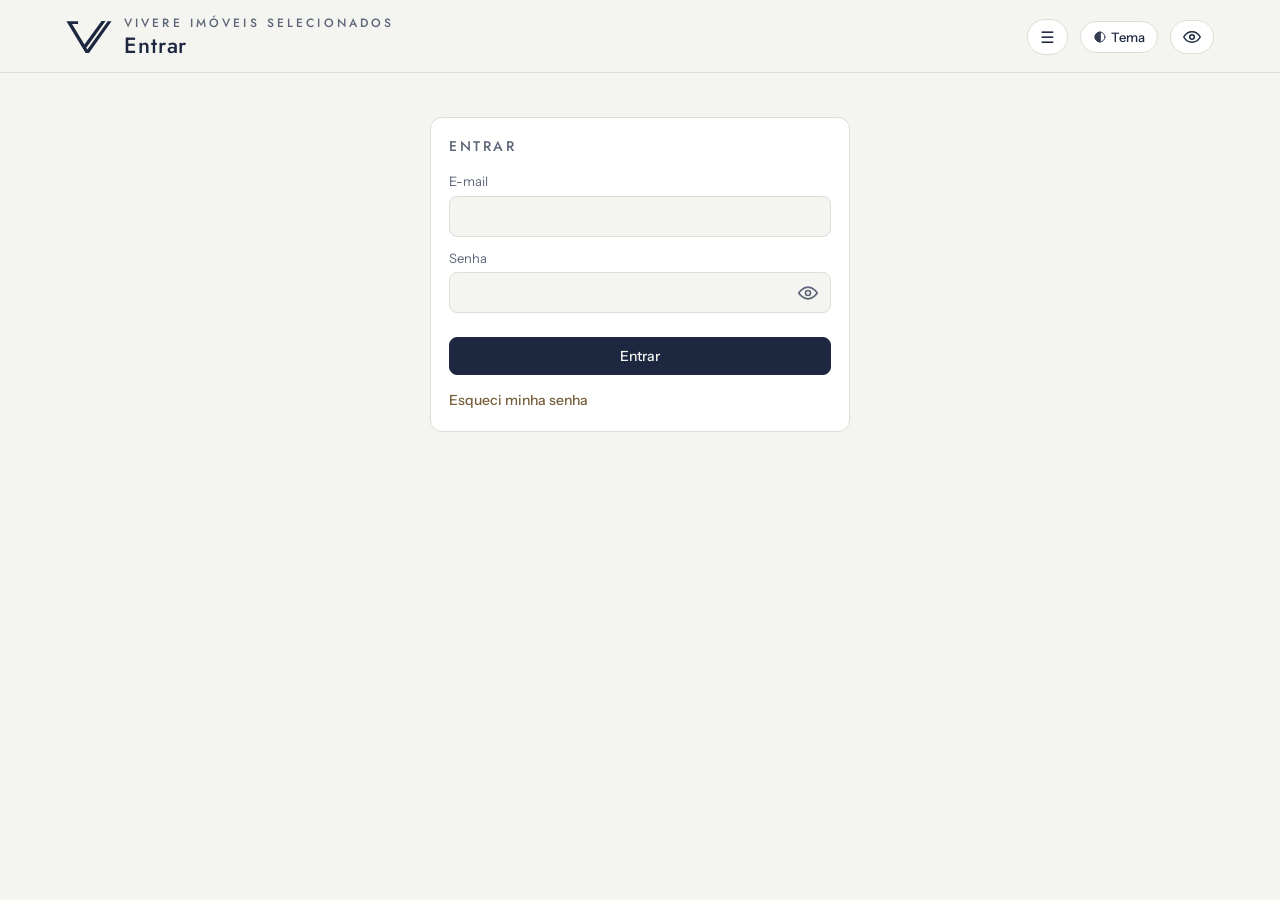
==== index.html @ 4064bd51 "Tarefas ganha a sub-aba Pendências e Prazos da Vivere vai para o fim do Início - Tarefas com sub-aba" ====
<!doctype html>
<html lang="pt-BR">
<head>
<meta charset="utf-8">
<meta name="viewport" content="width=device-width,initial-scale=1,viewport-fit=cover">
<meta name="referrer" content="no-referrer">
<meta http-equiv="Content-Security-Policy" content="default-src 'self'; script-src 'self'; style-src 'self' 'unsafe-inline'; font-src 'self'; img-src 'self' data: https://jucnlzznbwjthlqqgdlz.supabase.co https://www.viverenapraia.com.br; connect-src https://jucnlzznbwjthlqqgdlz.supabase.co wss://jucnlzznbwjthlqqgdlz.supabase.co; base-uri 'none'; form-action 'none'">
<meta name="robots" content="noindex,nofollow">
<title>Vivere · App</title>
<link rel="icon" href="selo.png">
<link rel="preload" as="font" type="font/woff2" href="fontes/jost-latin-wght.woff2" crossorigin>
<link rel="preload" as="font" type="font/woff2" href="fontes/instrument-sans-latin-wght.woff2" crossorigin>
<link rel="stylesheet" href="fontes/fontes.css?v=bc6aaa42">
<link rel="stylesheet" href="app.css?v=91f31e13">
<link rel="stylesheet" href="entrada.css?v=b64089fa">
<link rel="preload" as="script" href="vendor/supabase-2.45.4.js?v=8596965f"> <!-- preload -->
<link rel="preload" as="script" href="icones.js?v=6abf6ca6"> <!-- preload -->
<link rel="preload" as="script" href="acaptar.js?v=45885316"> <!-- preload -->
<link rel="preload" as="script" href="semresp.js?v=bfcea301"> <!-- preload -->
<link rel="preload" as="script" href="destaques.js?v=7664873c"> <!-- preload -->
<link rel="preload" as="script" href="acm.js?v=cebaa776"> <!-- preload -->
<link rel="preload" as="script" href="senha.js?v=126ac057"> <!-- preload -->
<link rel="preload" as="script" href="acessos.js?v=9f09b315"> <!-- preload -->
<link rel="preload" as="script" href="app.js?v=38da2e38"> <!-- preload -->
<link rel="preload" as="script" href="menu-lateral.js?v=a6025f3b"> <!-- preload -->
<link rel="preload" as="script" href="entrada.js?v=8babe3c2"> <!-- preload -->
<link rel="preload" as="script" href="densidade.js?v=174e274d"> <!-- preload -->
</head>
<body>
<header class="topo">
  <div class="wrap">
    <div class="marca">
      <span class="selo" role="img" aria-label="Vivere Imóveis Selecionados"></span>
      <div class="bloco">
        <h1>Vivere Imóveis Selecionados</h1>
        <p class="nome" id="titulo">Entrar</p>
      </div>
      <button class="btn-tema" id="btnTema" type="button" aria-label="Alternar tema claro ou escuro">◐ Tema</button>
      <button class="btn-tema btn-privado" id="btnPrivado" type="button" aria-pressed="false" title="Ocultar e-mails e dados sensíveis" aria-label="Ocultar e-mails e dados sensíveis">
        <svg class="olho-aberto" viewBox="0 0 24 24" fill="none" stroke="currentColor" stroke-width="2" stroke-linecap="round" stroke-linejoin="round"><path d="M1 12s4-7 11-7 11 7 11 7-4 7-11 7S1 12 1 12z"/><circle cx="12" cy="12" r="3"/></svg>
        <svg class="olho-fechado" viewBox="0 0 24 24" fill="none" stroke="currentColor" stroke-width="2" stroke-linecap="round" stroke-linejoin="round"><path d="M17.94 17.94A10.1 10.1 0 0 1 12 19c-7 0-11-7-11-7a18.5 18.5 0 0 1 5.06-5.94"/><path d="M9.9 4.24A9.1 9.1 0 0 1 12 4c7 0 11 7 11 7a18.6 18.6 0 0 1-2.16 3.19"/><path d="M14.12 14.12a3 3 0 1 1-4.24-4.24"/><line x1="1" y1="1" x2="23" y2="23"/></svg>
      </button>
    </div>
    <nav class="abas" id="abas" role="tablist" hidden></nav>
  </div>
</header>

<main class="wrap" id="conteudo">
  <div class="vazio">Carregando…</div>
</main>

<div id="toast" class="toast" role="status" aria-live="polite" hidden></div>

<script src="vendor/supabase-2.45.4.js?v=8596965f"></script>
<script src="icones.js?v=6abf6ca6"></script>
<script src="acaptar.js?v=45885316" charset="utf-8"></script>
<script src="semresp.js?v=bfcea301" charset="utf-8"></script>
<script src="destaques.js?v=7664873c"></script>
<script src="acm.js?v=cebaa776" charset="utf-8"></script>
<script src="senha.js?v=126ac057" charset="utf-8"></script>
<script src="acessos.js?v=9f09b315" charset="utf-8"></script>
<script src="app.js?v=38da2e38"></script>
<script src="menu-lateral.js?v=a6025f3b" data-encaminha></script>
<script src="entrada.js?v=8babe3c2"></script>
<script src="densidade.js?v=174e274d"></script>
</body>
</html>
---- fontes/fontes.css ----
/* Fontes da Vivere hospedadas no próprio app (22/11/2026, trocas-redesenho-f1): Jost e Instrument Sans, variáveis, só latim
   (cobre o português), licença OFL (arquivos LICENCA-*.txt). Sem ida ao Google: menos duas origens e nenhum CSS bloqueante de fora. */
@font-face{font-family:"Jost";font-style:normal;font-weight:100 900;font-display:swap;src:url(jost-latin-wght.woff2) format("woff2")}
@font-face{font-family:"Instrument Sans";font-style:normal;font-weight:400 700;font-display:swap;src:url(instrument-sans-latin-wght.woff2) format("woff2")}
---- app.css ----
/* Visual da família VIS (PAINEL DO CORRETOR / HUB VIVERE). */
:root{--bg:#f4f5f0;--panel:#fff;--ink:#1d2840;--muted:#5d6678;--line:#dcdfd5;--brass:#765f3c;
  --ok:#276a49;--ok-bg:#e3f0e8;--bad:#b0402e;--bad-bg:#f6e2dc;--warn:#8a6414;--warn-bg:#f5ecd6;
  --display:"Jost","Futura","Century Gothic",system-ui,sans-serif;--body:"Instrument Sans","Segoe UI",system-ui,sans-serif;color-scheme:light}
@media (prefers-color-scheme:dark){:root:not([data-theme="light"]){--bg:#11151d;--panel:#171c26;--ink:#e7e8e2;--muted:#9aa2b0;--line:#2a3140;--brass:#cdb68a;
  --ok:#7cc79c;--ok-bg:#1c3328;--bad:#f08a76;--bad-bg:#3d211c;--warn:#e3c27a;--warn-bg:#352b14;color-scheme:dark}}
:root[data-theme="dark"]{--bg:#11151d;--panel:#171c26;--ink:#e7e8e2;--muted:#9aa2b0;--line:#2a3140;--brass:#cdb68a;
  --ok:#7cc79c;--ok-bg:#1c3328;--bad:#f08a76;--bad-bg:#3d211c;--warn:#e3c27a;--warn-bg:#352b14;color-scheme:dark}
*{box-sizing:border-box}
html,body{margin:0}
body{background:var(--bg);color:var(--ink);font:15px/1.5 var(--body);-webkit-text-size-adjust:100%}
[hidden]{display:none!important}
.wrap{max-width:1180px;margin:0 auto;padding-left:max(16px,env(safe-area-inset-left,0px));padding-right:max(16px,env(safe-area-inset-right,0px));padding-bottom:48px}
.topo{position:sticky;top:0;z-index:5;background:var(--bg);border-bottom:1px solid var(--line)}
.topo .wrap{padding-top:14px;padding-bottom:0}
.marca{display:flex;align-items:center;gap:12px;flex-wrap:wrap;padding-bottom:12px}
/* Melhoria 122 (Nícollas, 19/11/2026): só o V da Vivere no cabeçalho; o selo com o texto em volta não se lia ao lado dos títulos. */
.selo{flex:none;width:46px;height:46px;background:var(--ink);-webkit-mask:url(simbolo-v.svg) center/contain no-repeat;mask:url(simbolo-v.svg) center/contain no-repeat}
.marca .bloco{min-width:0;flex:1}
.marca h1{font:500 12px/1.2 var(--display);letter-spacing:.26em;text-transform:uppercase;margin:0;color:var(--muted)}
.marca .nome{font:500 22px/1.15 var(--display);letter-spacing:.04em;margin:2px 0 0}
.btn-tema{border:1px solid var(--line);background:var(--panel);color:var(--ink);border-radius:999px;padding:7px 12px;font:500 13px var(--body);cursor:pointer;white-space:nowrap}
.btn-privado svg{width:18px;height:18px;display:block}
.btn-privado .olho-fechado{display:none}
html[data-privado="1"] .btn-privado .olho-aberto{display:none}
html[data-privado="1"] .btn-privado .olho-fechado{display:block}
html[data-privado="1"] [data-sens]{filter:blur(6px);user-select:none}
.abas{display:flex;flex-wrap:wrap;gap:2px}
.abas button{border:0;background:none;color:var(--muted);font:500 13px var(--display);letter-spacing:.14em;text-transform:uppercase;padding:10px 12px 12px;border-bottom:2px solid transparent;cursor:pointer}
.abas button[aria-selected="true"]{color:var(--ink);border-bottom-color:var(--brass)}
main{padding-top:20px}
.vazio{color:var(--muted);padding:32px 0;text-align:center}
.cartao{background:var(--panel);border:1px solid var(--line);border-radius:12px;padding:18px}
.form{max-width:420px;margin:24px auto;display:grid;gap:12px}
.form h2,.sec h2{font:500 14px var(--display);letter-spacing:.18em;text-transform:uppercase;margin:0 0 4px;color:var(--muted)}
label{display:grid;gap:4px;font-size:13px;color:var(--muted)}
input,select{font:15px var(--body);color:var(--ink);background:var(--bg);border:1px solid var(--line);border-radius:8px;padding:10px 12px;width:100%}
input:focus,select:focus,button:focus-visible{outline:2px solid var(--brass);outline-offset:1px}
.senha-campo{position:relative;display:block}
.senha-campo input{padding-right:46px}
.ver-senha{position:absolute;top:50%;right:4px;transform:translateY(-50%);width:38px;height:38px;display:grid;place-items:center;border:0;background:none;color:var(--muted);cursor:pointer;border-radius:6px;padding:0}
.ver-senha:hover{color:var(--ink)}
.ver-senha svg{width:20px;height:20px}
.btn{border:1px solid var(--line);background:var(--panel);color:var(--ink);border-radius:8px;padding:9px 14px;font:500 14px var(--body);cursor:pointer}
.btn.pri{background:var(--ink);color:var(--bg);border-color:var(--ink)}
.btn.perigo{color:var(--bad);border-color:var(--bad)}
.btn:disabled{opacity:.5;cursor:default}
.link{background:none;border:0;color:var(--brass);font:500 14px var(--body);cursor:pointer;padding:4px 0;text-align:left}
.msg{font-size:14px;padding:10px 12px;border-radius:8px}
.msg.ok{background:var(--ok-bg);color:var(--ok)}
.msg.erro{background:var(--bad-bg);color:var(--bad)}
.msg.aviso{background:var(--warn-bg);color:var(--warn)}
.grade{display:grid;gap:12px;grid-template-columns:repeat(auto-fit,minmax(240px,1fr))}
.grade .cartao h3{font:500 18px var(--display);margin:0 0 6px}
.grade .cartao p{margin:0 0 12px;color:var(--muted);font-size:14px}
.sec{margin-top:24px}
.linha-acoes{display:flex;flex-wrap:wrap;gap:8px;align-items:center}
.pill{display:inline-block;font-size:12px;padding:2px 8px;border-radius:999px;background:var(--line);color:var(--ink);white-space:nowrap}
.pill.ok{background:var(--ok-bg);color:var(--ok)}
.pill.bad{background:var(--bad-bg);color:var(--bad)}
.pill.warn{background:var(--warn-bg);color:var(--warn)}
.s{display:block;font-size:12px;color:var(--muted)}
/* Acessos: lista quando cabe; cartões quando aperta (container query). */
.lista-acessos{container-type:inline-size}
table.ac{width:100%;border-collapse:collapse;background:var(--panel);border:1px solid var(--line);border-radius:12px;overflow:hidden}
table.ac th,table.ac td{padding:10px 12px;border-bottom:1px solid var(--line);text-align:left;vertical-align:top;font-size:14px}
table.ac th{font:500 12px var(--display);letter-spacing:.12em;text-transform:uppercase;color:var(--muted);white-space:nowrap}
table.ac th button{background:none;border:0;color:inherit;font:inherit;letter-spacing:inherit;text-transform:inherit;cursor:pointer;padding:0}
table.ac tr:last-child td{border-bottom:0}
table.ac tr.desligado td{opacity:.6}
.ordenar{display:none;flex-wrap:wrap;gap:6px;margin-bottom:10px;font-size:13px;color:var(--muted);align-items:center}
.ordenar button{border:1px solid var(--line);background:var(--panel);color:var(--ink);border-radius:999px;padding:4px 10px;font:13px var(--body);cursor:pointer}
@container (max-width:900px){
  .ordenar{display:flex}
  table.ac,table.ac tbody{display:block;border:0;background:none}
  table.ac thead{display:none}
  table.ac tr{display:grid;grid-template-columns:repeat(4,minmax(0,1fr));gap:8px 12px;background:var(--panel);border:1px solid var(--line);border-radius:12px;padding:14px;margin-bottom:10px}
  table.ac td{border:0;padding:0}
  table.ac td.c-nome{grid-column:1/-1}
  table.ac td.c-acoes{grid-column:1/-1}
  table.ac td[data-r]::before{content:attr(data-r);display:block;font:500 11px var(--display);letter-spacing:.12em;text-transform:uppercase;color:var(--muted)}
}
@container (max-width:560px){
  table.ac tr{grid-template-columns:repeat(2,minmax(0,1fr))}
  table.ac td.c-acoes .btn{flex:1 1 auto}
}
.registro{font-size:13px;color:var(--muted);margin:0;padding-left:18px}
.registro li{margin:3px 0}
.confirmar{margin-top:8px;padding:10px;border:1px solid var(--bad);border-radius:8px;background:var(--bad-bg);color:var(--bad);display:grid;gap:8px;font-size:13px}
.toast{position:fixed;left:50%;bottom:max(20px,env(safe-area-inset-bottom,0px));transform:translateX(-50%);background:var(--ink);color:var(--bg);padding:10px 16px;border-radius:999px;font-size:14px;z-index:20;max-width:calc(100% - 32px)}
@media (max-width:560px){.marca .nome{font-size:19px}.selo{width:44px;height:44px}.btn-tema{padding:6px 10px;font-size:12px}}
#novo button{grid-column:1/-1}
/* A CAPTAR (fatia 3, 09/11/2026) */
.resumo-ac{display:grid;grid-template-columns:repeat(5,minmax(0,1fr));gap:10px;margin-bottom:14px}
.resumo-ac div{background:var(--panel);border:1px solid var(--line);border-radius:12px;padding:12px 14px}
.resumo-ac b{display:block;font:500 24px/1.1 var(--display)}
.resumo-ac span{font-size:12px;color:var(--muted)}
.cod-ac{display:flex;flex-wrap:wrap;gap:8px;align-items:center;margin-bottom:10px;font-size:13px;color:var(--muted)}
.cod-ac input{width:160px;flex:none;text-transform:uppercase}
.subabas{display:flex;flex-wrap:wrap;gap:6px;margin:4px 0 14px}
.subabas button{border:1px solid var(--line);background:var(--panel);color:var(--muted);border-radius:999px;padding:6px 12px;font:500 13px var(--body);cursor:pointer}
.subabas button[aria-selected="true"]{background:var(--ink);color:var(--bg);border-color:var(--ink)}
.filtros-ac{display:grid;grid-template-columns:repeat(auto-fit,minmax(190px,1fr));gap:8px;margin-bottom:10px}
/* busca inteligente e vários bairros (11/11/2026) */
.filtros-ac{grid-template-columns:minmax(0,2fr) minmax(0,1fr) minmax(0,1fr)}
.btn-bairros{text-align:left;white-space:nowrap;overflow:hidden;text-overflow:ellipsis}
.chips-ac{display:flex;flex-wrap:wrap;gap:6px;margin:0 0 10px}
.chip-ac{border:1px solid var(--line);background:var(--panel);color:var(--ink);border-radius:999px;padding:4px 10px;font:500 12.5px var(--body);cursor:pointer}
.chip-ac.limpar{color:var(--muted);border-style:dashed}
.pn-bairros{border:1px solid var(--line);background:var(--panel);border-radius:12px;padding:12px;margin:0 0 12px;display:grid;gap:12px}
.pn-bairros>input{width:100%}
.grp-b-t{display:flex;flex-wrap:wrap;align-items:center;justify-content:space-between;gap:8px;margin-bottom:6px}
.grp-b-t b{font:500 12px var(--display);letter-spacing:.14em;text-transform:uppercase;color:var(--muted)}
.ops-b{display:grid;grid-template-columns:repeat(auto-fill,minmax(180px,1fr));gap:2px 12px}
.ops-b label{display:flex;align-items:center;gap:6px;padding:4px 0;font-size:13.5px;cursor:pointer;min-width:0}
.ops-b label input[type=checkbox]{width:16px;height:16px;flex:0 0 16px;margin:0;padding:0;min-height:0}
.ops-b label span{flex:1 1 auto;min-width:0;text-align:left;overflow:hidden;text-overflow:ellipsis;white-space:nowrap}
.ops-b small{color:var(--muted);margin-left:auto}
.entendi{margin:0 0 10px;display:flex;flex-wrap:wrap;gap:6px;align-items:center}
.ajuda-busca{margin:0 0 10px;font-size:13px;color:var(--muted)}
.ajuda-busca summary{cursor:pointer}
@media (max-width:700px){.filtros-ac{grid-template-columns:minmax(0,1fr) minmax(0,1fr)}.filtros-ac #acBusca{grid-column:1 / -1}.ops-b{grid-template-columns:minmax(0,1fr) minmax(0,1fr)}}
.cod{display:inline-block;margin-top:4px;font:500 11px var(--display);letter-spacing:.08em;color:var(--brass);border:1px solid var(--line);border-radius:6px;padding:1px 6px}
.est{color:var(--brass);letter-spacing:1px;white-space:nowrap}
table.ac td.num{white-space:nowrap}
table.ac tr.alvo td{background:var(--warn-bg)}
.tit-sec{font:500 14px var(--display);letter-spacing:.18em;text-transform:uppercase;margin:0 0 10px;color:var(--muted)}
.grade-cap{display:grid;gap:12px;grid-template-columns:minmax(0,1fr)}
.cap .cap-topo{display:flex;flex-wrap:wrap;gap:8px;align-items:center;justify-content:space-between}
.cap h3{font:500 18px var(--display);margin:0}
.cap p.s{margin:4px 0 0}
.cap{container-type:inline-size}
dl.campos{display:grid;grid-template-columns:repeat(4,minmax(0,1fr));gap:10px 14px;margin:12px 0}
@container (max-width:520px){dl.campos{grid-template-columns:repeat(2,minmax(0,1fr))}}
dl.campos div{min-width:0}
dl.campos .largo{grid-column:1/-1}
dl.campos dt{font:500 11px var(--display);letter-spacing:.12em;text-transform:uppercase;color:var(--muted)}
dl.campos dd{margin:2px 0 0;font-size:14px;overflow-wrap:anywhere}
dl.campos a{color:var(--brass)}
.copiar{border:1px solid var(--line);background:var(--bg);color:var(--ink);border-radius:6px;padding:1px 8px;font:12px var(--body);cursor:pointer}
.cap textarea{width:100%;min-height:60px;margin:6px 0 10px;font:14px var(--body);color:var(--ink);background:var(--bg);border:1px solid var(--line);border-radius:8px;padding:8px 10px;resize:vertical}
@media (max-width:700px){.resumo-ac{grid-template-columns:repeat(2,minmax(0,1fr))}.resumo-ac .tot{grid-column:1 / -1}}
table.ac td.c-acoes .btn{white-space:nowrap}
table.ac td.c-nome{min-width:200px}
table.ac td.c-sit .linha-acoes{flex-direction:column;align-items:flex-start;gap:6px}
@container (max-width:900px){table.ac td.c-sit .linha-acoes{flex-direction:row;align-items:center}}
@container (min-width:901px) and (max-width:1080px){
  .lista-acessos:has(table.ac-disp) .ordenar{display:flex}
  table.ac-disp,table.ac-disp tbody{display:block;border:0;background:none}
  table.ac-disp thead{display:none}
  table.ac-disp tr{display:grid;grid-template-columns:repeat(4,minmax(0,1fr));gap:8px 12px;background:var(--panel);border:1px solid var(--line);border-radius:12px;padding:14px;margin-bottom:10px}
  table.ac-disp td{border:0;padding:0}
  table.ac-disp td.c-nome,table.ac-disp td.c-acoes{grid-column:1/-1}
  table.ac-disp td.c-sit .linha-acoes{flex-direction:row;align-items:center}
  table.ac-disp td[data-r]::before{content:attr(data-r);display:block;font:500 11px var(--display);letter-spacing:.12em;text-transform:uppercase;color:var(--muted)}
}

a.btn{text-decoration:none;display:inline-flex;align-items:center}
/* A CAPTAR · foto do anúncio (11/11/2026) */
.ac-im{display:flex;gap:12px;align-items:flex-start;min-width:0}.ac-im-t{min-width:0}.ac-im-t>b{display:block}
.ac-foto{flex:none;display:block;width:88px;aspect-ratio:4/3;object-fit:cover;border-radius:8px;border:1px solid var(--line);background:var(--soft)}
.ac-foto.sem{display:grid;place-items:center;font-size:24px;color:var(--muted)}
.ac-foto.g{width:100%;max-width:360px;margin:0 0 10px}
@media (max-width:700px){.ac-foto{width:96px}.ac-foto.g{max-width:none}}

/* Menu lateral no app (13/11/2026, pedido do Cleiton): o mesmo de painel-app.css, para Início, A CAPTAR e Acessos (menu-lateral.js). */
#ml{display:none}
body.ml-on #ml{display:flex;flex-direction:column;position:fixed;top:0;left:0;bottom:0;width:max-content;min-width:150px;max-width:236px;z-index:40;background:var(--panel);border-right:1px solid var(--line);overflow-y:auto;padding:14px 10px 24px;box-sizing:border-box;gap:4px}
body.ml-on{padding-left:var(--ml-w,236px)}
body.ml-on.ml-min #ml{width:58px;min-width:0;padding:14px 6px}
body.ml-on.ml-min{padding-left:58px}
body.ml-on nav#abas,body.ml-on .sub-op{display:none!important}
#ml .ml-topo{display:flex;align-items:center;justify-content:space-between;gap:6px;margin:0 2px 10px}
#ml .ml-tit{text-transform:uppercase;letter-spacing:.2em;font-size:11px;color:var(--muted)}
#ml button{all:unset;box-sizing:border-box;cursor:pointer;display:flex;align-items:center;gap:8px;width:100%;border:1px solid transparent;border-radius:6px;color:var(--ink);line-height:1.25;position:relative}
#ml button:focus-visible{outline:2px solid var(--accent,var(--brass))}
#ml .ml-g{padding:8px 10px;font-size:13.5px;font-weight:500}
#ml .ml-g:hover,#ml .ml-s:hover{border-color:var(--accent,var(--brass))}
#ml .ml-g[aria-current="page"]{border-color:var(--brass);background:var(--soft,rgba(118,95,60,.12));font-weight:600}
#ml .ml-ic{flex:none;width:24px;height:24px;border-radius:50%;display:inline-flex;align-items:center;justify-content:center;background:var(--soft,rgba(118,95,60,.12));font-size:11px;font-weight:600;text-transform:uppercase}
#ml .ml-subs{display:flex;flex-direction:column;gap:2px;margin:2px 0 6px 18px;padding-left:8px;border-left:2px solid var(--line)}
#ml .ml-s{padding:6px 9px;font-size:13px}
#ml .ml-s[aria-selected="true"]{border-color:var(--brass);background:var(--soft,rgba(118,95,60,.12));font-weight:600}
#ml .ml-n{margin-left:auto;min-width:18px;padding:0 5px;border-radius:9px;background:var(--bad);color:var(--bg);font-size:11px;text-align:center}
#ml .ml-x{width:auto;padding:4px 8px;border:1px solid var(--line);font-size:13px}
body.ml-on.ml-min #ml .ml-tx,body.ml-on.ml-min #ml .ml-subs,body.ml-on.ml-min #ml .ml-tit{display:none}
body.ml-on.ml-min #ml .ml-g{justify-content:center;padding:8px 0}
body.ml-on.ml-min #ml .ml-n{position:absolute;top:0;right:2px;font-size:9px;min-width:12px;padding:0 3px}
body.ml-on.ml-min #ml .ml-topo{justify-content:center}
@media (min-width:1280px){body.ml-on .wrap{max-width:min(1560px,calc(94vw - var(--ml-w,236px)))}}
.ml-troca{font-size:16px}

/* Melhoria 123 (Nícollas, 19/11/2026): o menu lateral entra deslizando e o conteúdo acompanha ao recolher/abrir; leve, só CSS. */
@media (prefers-reduced-motion:no-preference){
  body.ml-on #ml{animation:ml-entra .24s cubic-bezier(.2,.7,.2,1)}
  @keyframes ml-entra{from{transform:translateX(-16px);opacity:0}to{transform:none;opacity:1}}
  body.ml-on{transition:padding-left .24s cubic-bezier(.2,.7,.2,1)}
  #ml .ml-g,#ml .ml-s,#ml .ml-x{transition:background-color .15s ease,border-color .15s ease}
}
/* 22/11/2026 (pedido do Cleiton: menos espaço em branco, informação comprimida no celular): menu em 3 linhas, cartões do Início 2 por linha
   e cartões do A CAPTAR e afins em 3 colunas, com rótulos e respiros menores. */
@media (max-width:600px){
  .abas{gap:0 1px}
  .abas button{font-size:11px;letter-spacing:.03em;padding:6px 6px 7px}
  .grade{grid-template-columns:repeat(2,minmax(0,1fr));gap:8px}
  .grade>.cartao:last-child:nth-child(odd){grid-column:1/-1}
  .grade .cartao{padding:10px 11px;border-radius:10px;display:flex;flex-direction:column}
  .grade .cartao h3{font-size:15px;margin:0 0 3px}
  .grade .cartao p{font-size:12.5px;margin:0 0 8px;line-height:1.35;flex:1}
  .grade .cartao .btn{font-size:12.5px;padding:6px 10px}
  table:is(.ac,.ac-disp) tr{grid-template-columns:repeat(3,minmax(0,1fr))!important;gap:4px 10px!important;padding:9px 10px!important;margin-bottom:6px!important;border-radius:10px!important}
  table:is(.ac,.ac-disp) td{font-size:13px!important;line-height:1.3}
  table:is(.ac,.ac-disp) td[data-r]::before{font-size:9.5px!important;letter-spacing:.05em!important}
  table:is(.ac,.ac-disp) .ac-foto{width:72px!important}
  table:is(.ac,.ac-disp) td.c-acoes .btn{padding:6px 10px!important;font-size:13px!important}
}
/* paginação do A CAPTAR, 50 ou 100 por página (padrão de 13/11/2026; densidade, 22/11/2026) */
.ac-pag{display:flex;flex-wrap:wrap;align-items:center;gap:6px 8px;margin:6px 0 10px}
.ac-pag.baixo{margin:12px 0 4px}
.ac-pag>.s{margin-right:auto;font-size:12.5px}
.ac-pag .btn{padding:6px 10px;font-size:13px}
.ac-pp{display:inline-flex;align-items:center;gap:6px;font-size:12.5px;color:var(--muted);white-space:nowrap}
.ac-pp select{width:auto;padding:5px 8px;font-size:13px}
@media (max-width:560px){.ac-pag>.s{flex:1 1 100%;margin:0}.ac-pag .btn{flex:1 1 0}}
/* resumo do A CAPTAR no celular e tablet em pé: 3 + 2 numa grade de 6, compacto (densidade, 22/11/2026).
   Seletores mais fortes que os da camada densidade.js (.g-num), que daria 3 + 2 com um buraco no fim da 2ª linha. */
@media (max-width:700px){
  #conteudo .resumo-ac.resumo-ac.resumo-ac{grid-template-columns:repeat(6,minmax(0,1fr));gap:6px;margin-bottom:10px}
  #conteudo .resumo-ac>div{grid-column:span 2!important;padding:7px 9px!important;border-radius:10px}
  #conteudo .resumo-ac>div:nth-child(n+4){grid-column:span 3!important}
  #conteudo .resumo-ac b{font-size:19px!important}
  #conteudo .resumo-ac span{display:block;font-size:11px;line-height:1.2}
}
/* Página aberta dentro do painel (?embed=1, 22/11/2026): sem o topo e sem o menu lateral desta página */
html.embed header.topo,html.embed #ml,html.embed .ml-troca{display:none!important}
html.embed body.ml-on,html.embed body{padding-left:0!important}
html.embed main#conteudo{padding-top:14px}
/* Central de login (22/11/2026): cartão dos painéis dos corretores ocupa a linha inteira; um botão por corretor */
.grade-central>.cartao-largo{grid-column:1/-1}
.lista-paineis{gap:6px}
.lista-paineis .btn{font-size:13px;padding:6px 10px}
@media (min-width:601px){.grade-central{grid-template-columns:repeat(var(--n,3),minmax(0,1fr))}}
@media (max-width:600px){.grade-central>.estica-cel{grid-column:1/-1}}
---- entrada.css ----
/* Entrada suave do app (21/11/2026, tarefa vis-app-carregamento-transicoes F2).
   Só vale com html.ent-on (ligado por entrada.js; padrão desde 22/11/2026, ?entrada=0 desliga no aparelho).
   Uma coreografia só: esqueleto enquanto carrega; ao abrir e ao trocar de aba, os blocos entram de cima para baixo
   e da esquerda para a direita; os números dos cartões contam até o valor. Atualização na mesma aba não anima. */

/* esqueleto no lugar do "Carregando…" */
html.ent-on .vazio.ent-esq { padding: 4px 0 0; color: transparent; text-align: left; display: grid; gap: 12px; min-height: 60vh; }
html.ent-on .ent-esq > span { display: block; border-radius: 10px; border: 1px solid var(--line); background: var(--panel); position: relative; overflow: hidden; }
html.ent-on .ent-esq .e-tit { height: 46px; width: min(340px, 70%); border: 0; background: transparent; }
html.ent-on .ent-esq .e-tit::before, html.ent-on .ent-esq .e-tit::after { content: ""; position: absolute; left: 0; border-radius: 6px; background: var(--soft); }
html.ent-on .ent-esq .e-tit::before { top: 0; height: 12px; width: 45%; }
html.ent-on .ent-esq .e-tit::after { top: 20px; height: 22px; width: 100%; }
html.ent-on .ent-esq .e-cards { border: 0; background: transparent; display: grid; grid-template-columns: repeat(auto-fit, minmax(160px, 1fr)); gap: 12px; overflow: visible; }
html.ent-on .ent-esq .e-cards i { display: block; height: 86px; border-radius: 10px; border: 1px solid var(--line); background: var(--panel); position: relative; overflow: hidden; }
html.ent-on .ent-esq .e-bloco { height: 180px; }
html.ent-on .ent-esq .e-bloco.b2 { height: 120px; }
/* o fio de latão que passa: o único enfeite, e só enquanto carrega */
html.ent-on .ent-esq .e-cards i::after, html.ent-on .ent-esq .e-bloco::after {
  content: ""; position: absolute; inset: 0; transform: translateX(-100%);
  background: linear-gradient(90deg, transparent 0, color-mix(in srgb, var(--brass) 16%, transparent) 50%, transparent 100%);
  animation: ent-fio 1.6s cubic-bezier(.4, 0, .2, 1) infinite;
}
html.ent-on .ent-esq .e-cards i:nth-child(2)::after { animation-delay: .08s; }
html.ent-on .ent-esq .e-cards i:nth-child(3)::after { animation-delay: .16s; }
html.ent-on .ent-esq .e-cards i:nth-child(4)::after { animation-delay: .24s; }
html.ent-on .ent-esq .e-bloco::after { animation-delay: .32s; }
html.ent-on .ent-esq .e-bloco.b2::after { animation-delay: .4s; }
@keyframes ent-fio { to { transform: translateX(100%); } }
@media (max-width: 700px) {
  html.ent-on .ent-esq .e-cards { grid-template-columns: repeat(3, minmax(0, 1fr)); gap: 8px; }
  html.ent-on .ent-esq .e-cards i { height: 64px; }
}

/* cascata: cada bloco entra com fade e sobe 8 px; o atraso vem do entrada.js (--ent-i) */
html.ent-on .ent-vem { animation: ent-sobe 300ms cubic-bezier(.2, .7, .2, 1) both; animation-delay: calc(var(--ent-i, 0) * var(--ent-passo, 38ms)); }
@keyframes ent-sobe { from { opacity: 0; transform: translateY(8px); } to { opacity: 1; transform: none; } }

@media (prefers-reduced-motion: reduce) {
  html.ent-on .ent-vem { animation: none; }
  html.ent-on .ent-esq .e-cards i::after, html.ent-on .ent-esq .e-bloco::after { animation: none; display: none; }
}
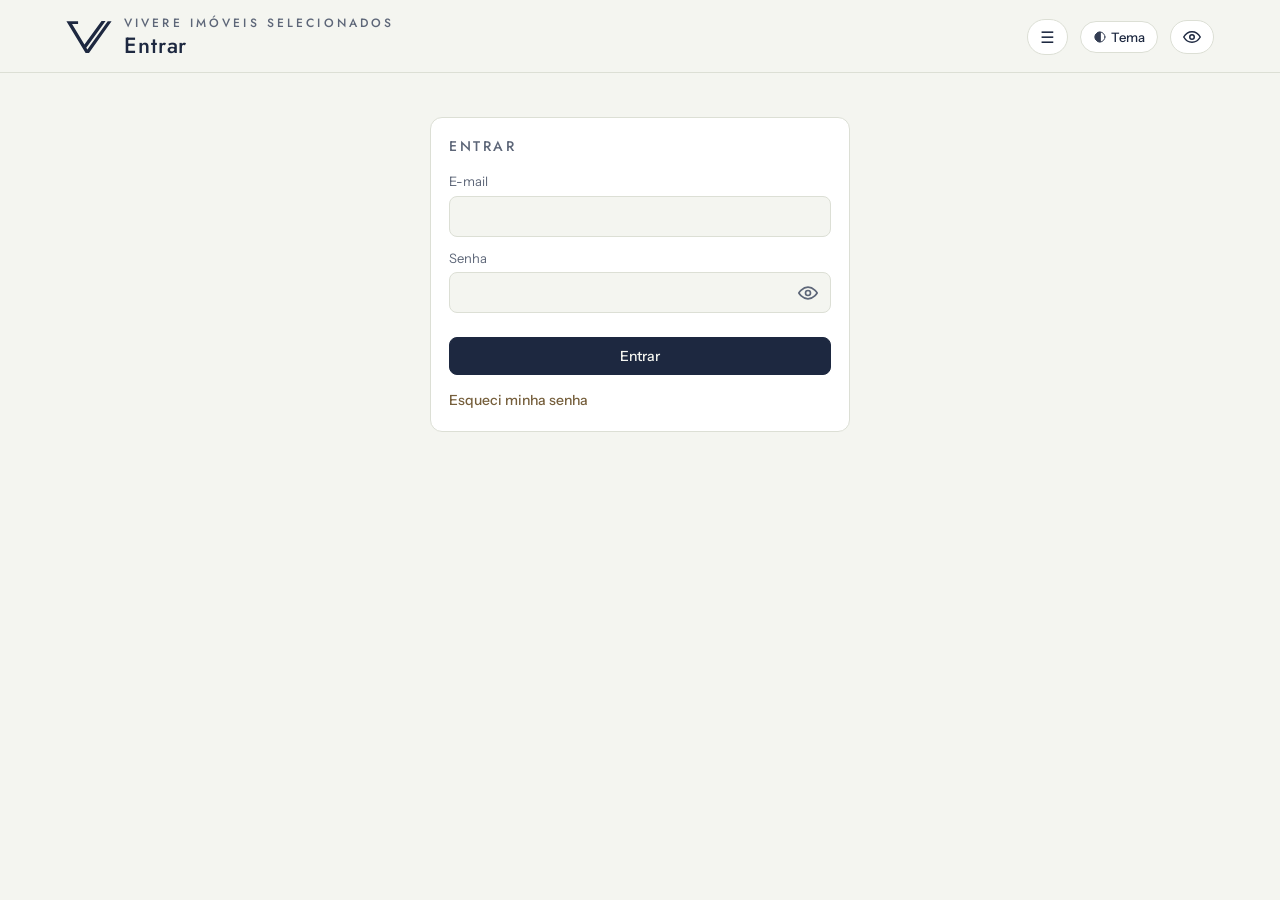
==== commit 9a290822: "Destaques (app e HUB web): foto que não carrega vira o 🏠 ou some sem atributo onerror, que a polític" ====
--- a/index.html
+++ b/index.html
@@ -17,7 +17,7 @@
 <link rel="preload" as="script" href="icones.js?v=6abf6ca6"> <!-- preload -->
 <link rel="preload" as="script" href="acaptar.js?v=45885316"> <!-- preload -->
 <link rel="preload" as="script" href="semresp.js?v=bfcea301"> <!-- preload -->
-<link rel="preload" as="script" href="destaques.js?v=7664873c"> <!-- preload -->
+<link rel="preload" as="script" href="destaques.js?v=9065a19c"> <!-- preload -->
 <link rel="preload" as="script" href="acm.js?v=cebaa776"> <!-- preload -->
 <link rel="preload" as="script" href="senha.js?v=126ac057"> <!-- preload -->
 <link rel="preload" as="script" href="acessos.js?v=9f09b315"> <!-- preload -->
@@ -55,7 +55,7 @@
 <script src="icones.js?v=6abf6ca6"></script>
 <script src="acaptar.js?v=45885316" charset="utf-8"></script>
 <script src="semresp.js?v=bfcea301" charset="utf-8"></script>
-<script src="destaques.js?v=7664873c"></script>
+<script src="destaques.js?v=9065a19c"></script>
 <script src="acm.js?v=cebaa776" charset="utf-8"></script>
 <script src="senha.js?v=126ac057" charset="utf-8"></script>
 <script src="acessos.js?v=9f09b315" charset="utf-8"></script>
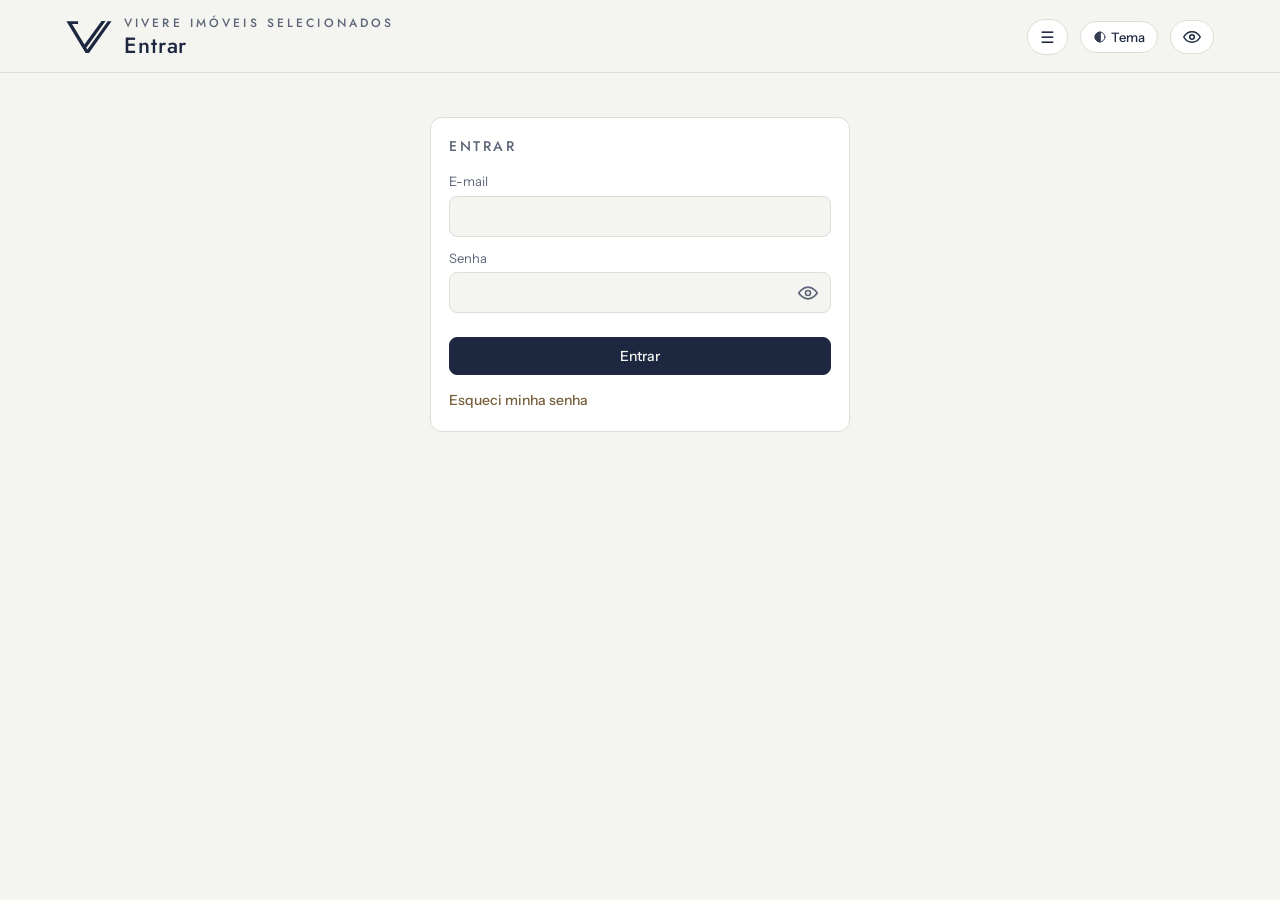
==== commit e21d15ff: "2FA no app (fatias 1 e 2): Segurança da conta com QR Code, código do autenticador no login, painel e" ====
--- a/index.html
+++ b/index.html
@@ -11,7 +11,7 @@
 <link rel="preload" as="font" type="font/woff2" href="fontes/jost-latin-wght.woff2" crossorigin>
 <link rel="preload" as="font" type="font/woff2" href="fontes/instrument-sans-latin-wght.woff2" crossorigin>
 <link rel="stylesheet" href="fontes/fontes.css?v=bc6aaa42">
-<link rel="stylesheet" href="app.css?v=91f31e13">
+<link rel="stylesheet" href="app.css?v=92cd0570">
 <link rel="stylesheet" href="entrada.css?v=b64089fa">
 <link rel="preload" as="script" href="vendor/supabase-2.45.4.js?v=8596965f"> <!-- preload -->
 <link rel="preload" as="script" href="icones.js?v=6abf6ca6"> <!-- preload -->
@@ -20,8 +20,9 @@
 <link rel="preload" as="script" href="destaques.js?v=9065a19c"> <!-- preload -->
 <link rel="preload" as="script" href="acm.js?v=cebaa776"> <!-- preload -->
 <link rel="preload" as="script" href="senha.js?v=126ac057"> <!-- preload -->
-<link rel="preload" as="script" href="acessos.js?v=9f09b315"> <!-- preload -->
-<link rel="preload" as="script" href="app.js?v=38da2e38"> <!-- preload -->
+<link rel="preload" as="script" href="acessos.js?v=9f307e14"> <!-- preload -->
+<link rel="preload" as="script" href="seguranca.js?v=4ca642d0"> <!-- preload -->
+<link rel="preload" as="script" href="app.js?v=3db788d7"> <!-- preload -->
 <link rel="preload" as="script" href="menu-lateral.js?v=a6025f3b"> <!-- preload -->
 <link rel="preload" as="script" href="entrada.js?v=8babe3c2"> <!-- preload -->
 <link rel="preload" as="script" href="densidade.js?v=174e274d"> <!-- preload -->
@@ -58,8 +59,9 @@
 <script src="destaques.js?v=9065a19c"></script>
 <script src="acm.js?v=cebaa776" charset="utf-8"></script>
 <script src="senha.js?v=126ac057" charset="utf-8"></script>
-<script src="acessos.js?v=9f09b315" charset="utf-8"></script>
-<script src="app.js?v=38da2e38"></script>
+<script src="acessos.js?v=9f307e14" charset="utf-8"></script>
+<script src="seguranca.js?v=4ca642d0" charset="utf-8"></script>
+<script src="app.js?v=3db788d7"></script>
 <script src="menu-lateral.js?v=a6025f3b" data-encaminha></script>
 <script src="entrada.js?v=8babe3c2"></script>
 <script src="densidade.js?v=174e274d"></script>
--- a/app.css
+++ b/app.css
@@ -241,3 +241,13 @@
 .lista-paineis .btn{font-size:13px;padding:6px 10px}
 @media (min-width:601px){.grade-central{grid-template-columns:repeat(var(--n,3),minmax(0,1fr))}}
 @media (max-width:600px){.grade-central>.estica-cel{grid-column:1/-1}}
+
+/* 23/11/2026 — 2FA (seguranca.js): código no login e Segurança da conta */
+.campo-codigo{font-size:22px!important;letter-spacing:.35em;text-align:center;font-variant-numeric:tabular-nums;max-width:220px}
+.seg2fa .qr-caixa{display:flex;justify-content:center;margin:12px 0}
+.seg2fa .qr-caixa img{width:200px;height:200px;background:#fff;padding:10px;border-radius:10px;border:1px solid var(--linha,#ddd)}
+.seg2fa .chave-2fa{font-family:ui-monospace,Menlo,Consolas,monospace;font-size:16px;word-break:break-all;letter-spacing:.05em}
+.seg2fa .fatores{list-style:none;padding:0;margin:10px 0;display:grid;gap:8px}
+.seg2fa .fator{display:flex;justify-content:space-between;align-items:center;gap:10px;flex-wrap:wrap;padding:8px 10px;border:1px solid var(--linha,#ddd);border-radius:8px}
+.seg2fa .fator .s{display:block}
+.seg2fa .passos{padding-left:20px;margin:8px 0 14px}
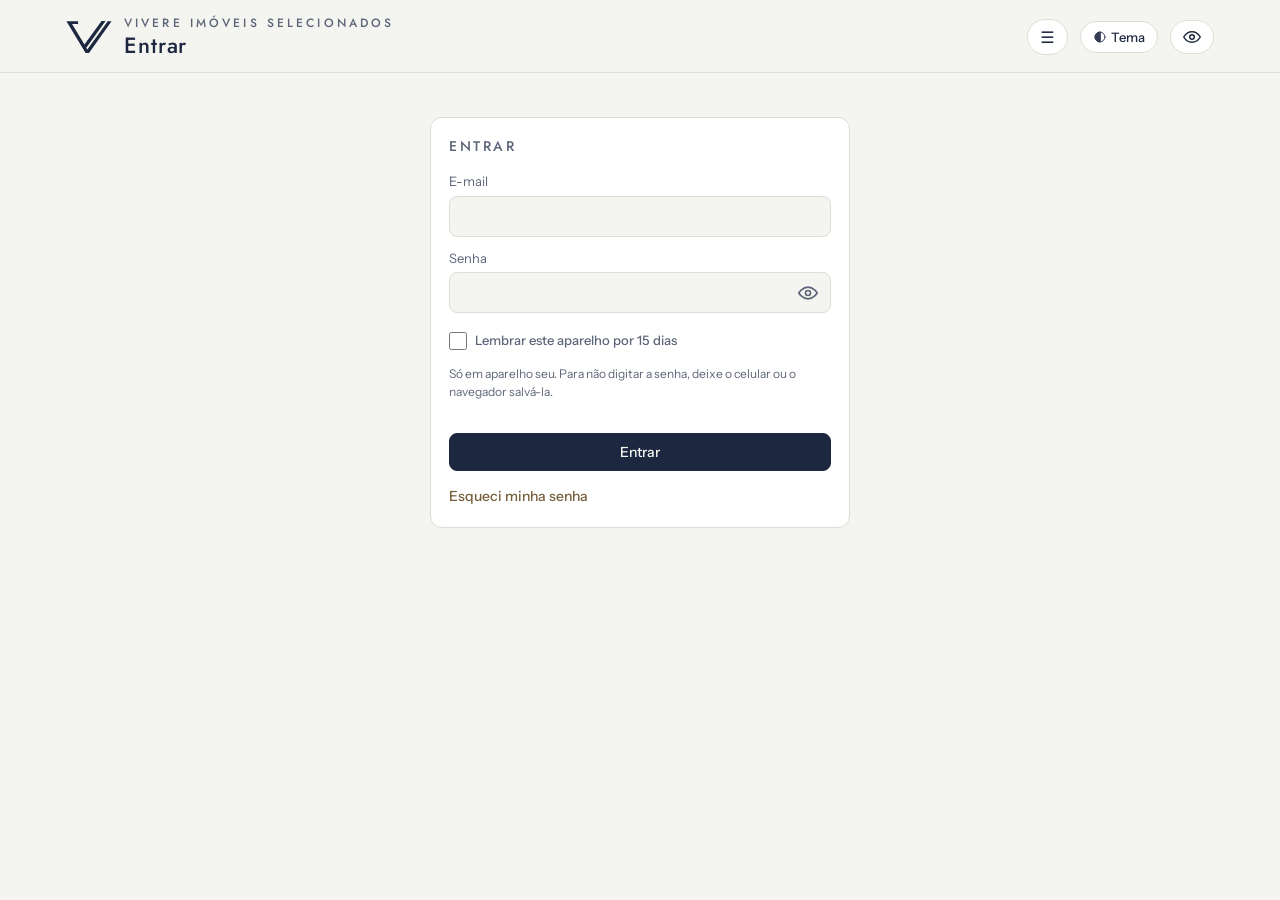
==== commit ae7662c9: "Login: Lembrar este aparelho por 15 dias (login e código do 2FA), e-mail lembrado; desmarcada vale s" ====
--- a/index.html
+++ b/index.html
@@ -11,7 +11,7 @@
 <link rel="preload" as="font" type="font/woff2" href="fontes/jost-latin-wght.woff2" crossorigin>
 <link rel="preload" as="font" type="font/woff2" href="fontes/instrument-sans-latin-wght.woff2" crossorigin>
 <link rel="stylesheet" href="fontes/fontes.css?v=bc6aaa42">
-<link rel="stylesheet" href="app.css?v=92cd0570">
+<link rel="stylesheet" href="app.css?v=2b74d523">
 <link rel="stylesheet" href="entrada.css?v=b64089fa">
 <link rel="preload" as="script" href="vendor/supabase-2.45.4.js?v=8596965f"> <!-- preload -->
 <link rel="preload" as="script" href="icones.js?v=6abf6ca6"> <!-- preload -->
@@ -21,8 +21,8 @@
 <link rel="preload" as="script" href="acm.js?v=cebaa776"> <!-- preload -->
 <link rel="preload" as="script" href="senha.js?v=126ac057"> <!-- preload -->
 <link rel="preload" as="script" href="acessos.js?v=9f307e14"> <!-- preload -->
-<link rel="preload" as="script" href="seguranca.js?v=4ca642d0"> <!-- preload -->
-<link rel="preload" as="script" href="app.js?v=3db788d7"> <!-- preload -->
+<link rel="preload" as="script" href="seguranca.js?v=7379b908"> <!-- preload -->
+<link rel="preload" as="script" href="app.js?v=e0f5529b"> <!-- preload -->
 <link rel="preload" as="script" href="menu-lateral.js?v=a6025f3b"> <!-- preload -->
 <link rel="preload" as="script" href="entrada.js?v=8babe3c2"> <!-- preload -->
 <link rel="preload" as="script" href="densidade.js?v=174e274d"> <!-- preload -->
@@ -60,8 +60,8 @@
 <script src="acm.js?v=cebaa776" charset="utf-8"></script>
 <script src="senha.js?v=126ac057" charset="utf-8"></script>
 <script src="acessos.js?v=9f307e14" charset="utf-8"></script>
-<script src="seguranca.js?v=4ca642d0" charset="utf-8"></script>
-<script src="app.js?v=3db788d7"></script>
+<script src="seguranca.js?v=7379b908" charset="utf-8"></script>
+<script src="app.js?v=e0f5529b"></script>
 <script src="menu-lateral.js?v=a6025f3b" data-encaminha></script>
 <script src="entrada.js?v=8babe3c2"></script>
 <script src="densidade.js?v=174e274d"></script>
--- a/app.css
+++ b/app.css
@@ -251,3 +251,8 @@
 .seg2fa .fator{display:flex;justify-content:space-between;align-items:center;gap:10px;flex-wrap:wrap;padding:8px 10px;border:1px solid var(--linha,#ddd);border-radius:8px}
 .seg2fa .fator .s{display:block}
 .seg2fa .passos{padding-left:20px;margin:8px 0 14px}
+
+/* 23/11/2026 — Lembrar este aparelho por 15 dias */
+.lembrar{display:flex!important;align-items:center;gap:8px;font-weight:500;margin-top:6px;cursor:pointer}
+.lembrar input{width:18px;height:18px;min-height:0;margin:0;padding:0;flex:0 0 18px}
+.lembrar-dica{margin:2px 0 8px}
